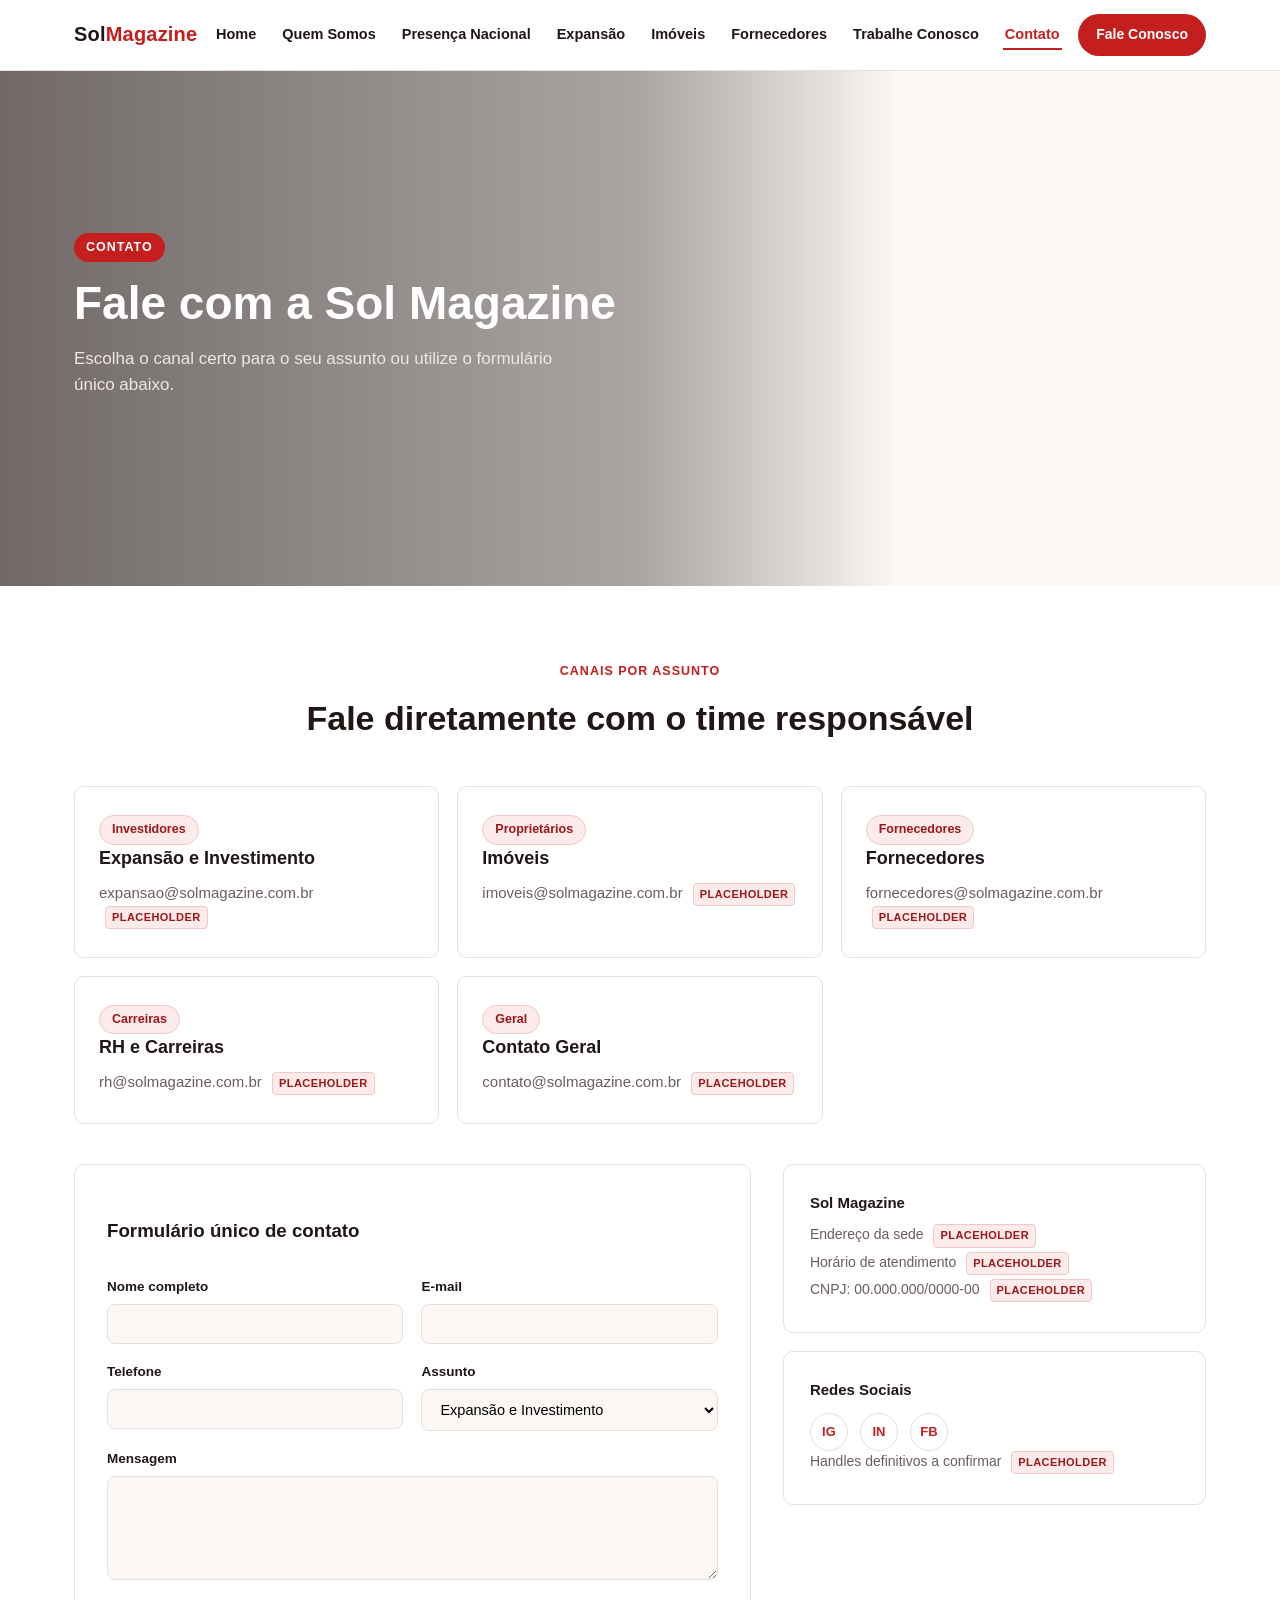
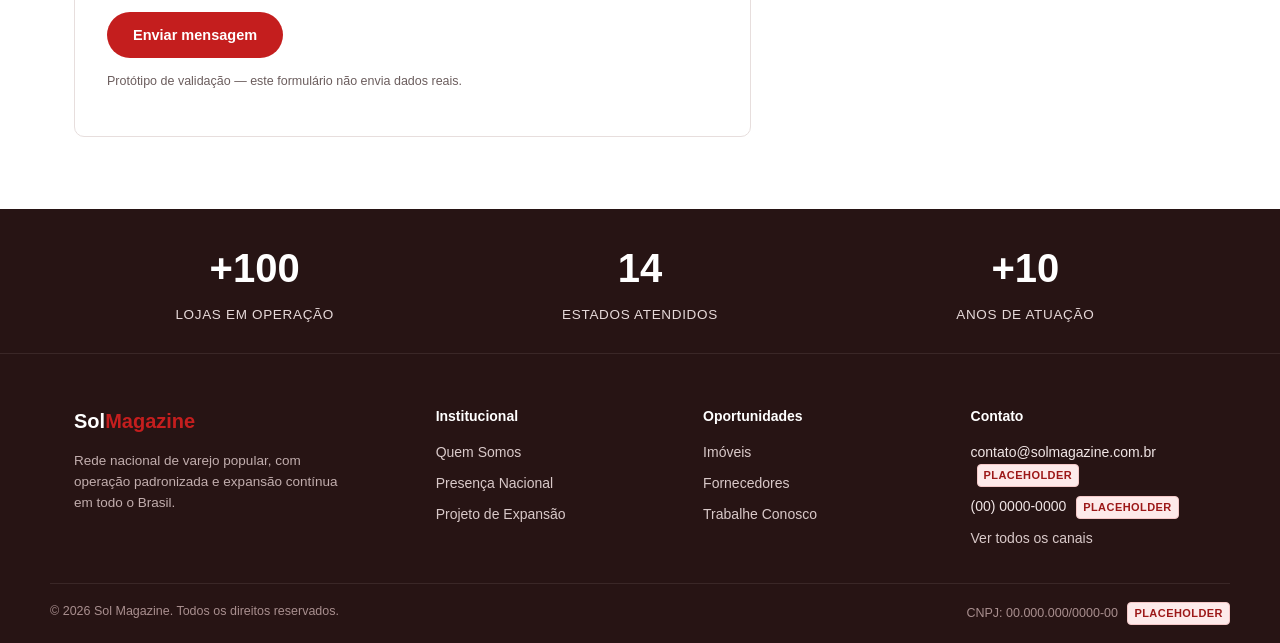
==== contato.html @ e7edcb89 "Cria protótipo HTML navegável do site institucional Sol Magazine 2026 Implementa as 8 páginas homolo" ====
<!DOCTYPE html>
<html lang="pt-BR">
<head>
<meta charset="UTF-8">
<meta name="viewport" content="width=device-width, initial-scale=1.0">
<title>Contato | Sol Magazine</title>
<link rel="stylesheet" href="styles.css">
</head>
<body>

  <header class="site-header">
    <div class="nav-wrap">
      <a href="index.html" class="logo">Sol<span>Magazine</span></a>
      <nav>
        <ul class="nav-links">
          <li><a href="index.html">Home</a></li>
          <li><a href="quem-somos.html">Quem Somos</a></li>
          <li><a href="presenca-nacional.html">Presença Nacional</a></li>
          <li><a href="expansao.html">Expansão</a></li>
          <li><a href="imoveis.html">Imóveis</a></li>
          <li><a href="fornecedores.html">Fornecedores</a></li>
          <li><a href="trabalhe-conosco.html">Trabalhe Conosco</a></li>
          <li><a href="contato.html">Contato</a></li>
        </ul>
      </nav>
      <a href="contato.html" class="nav-cta">Fale Conosco</a>
      <button class="menu-toggle" aria-label="Abrir menu">&#9776;</button>
    </div>
  </header>

  <main>
    <section class="hero hero-neutro" style="background-image:url('https://placehold.co/1600x900/3a2424/3a2424'); min-height:340px;">
      <div class="hero-content">
        <span class="eyebrow">Contato</span>
        <h1>Fale com a Sol Magazine</h1>
        <p>Escolha o canal certo para o seu assunto ou utilize o formulário único abaixo.</p>
      </div>
    </section>

    <section class="section-alt">
      <div class="container">
        <div class="section-head">
          <span class="section-eyebrow">Canais por Assunto</span>
          <h2>Fale diretamente com o time responsável</h2>
        </div>
        <div class="canais-grid">
          <div class="card">
            <span class="badge">Investidores</span>
            <h3 class="mt-32">Expansão e Investimento</h3>
            <p>expansao@solmagazine.com.br <span class="placeholder-tag">placeholder</span></p>
          </div>
          <div class="card">
            <span class="badge">Proprietários</span>
            <h3 class="mt-32">Imóveis</h3>
            <p>imoveis@solmagazine.com.br <span class="placeholder-tag">placeholder</span></p>
          </div>
          <div class="card">
            <span class="badge">Fornecedores</span>
            <h3 class="mt-32">Fornecedores</h3>
            <p>fornecedores@solmagazine.com.br <span class="placeholder-tag">placeholder</span></p>
          </div>
          <div class="card">
            <span class="badge">Carreiras</span>
            <h3 class="mt-32">RH e Carreiras</h3>
            <p>rh@solmagazine.com.br <span class="placeholder-tag">placeholder</span></p>
          </div>
          <div class="card">
            <span class="badge">Geral</span>
            <h3 class="mt-32">Contato Geral</h3>
            <p>contato@solmagazine.com.br <span class="placeholder-tag">placeholder</span></p>
          </div>
        </div>

        <div class="contato-layout">
          <div>
            <div class="form-card">
              <h3>Formulário único de contato</h3>
              <form data-prototype-form class="mt-32">
                <div class="form-grid">
                  <div class="form-field"><label>Nome completo</label><input type="text" required></div>
                  <div class="form-field"><label>E-mail</label><input type="email" required></div>
                  <div class="form-field"><label>Telefone</label><input type="tel"></div>
                  <div class="form-field"><label>Assunto</label>
                    <select>
                      <option>Expansão e Investimento</option>
                      <option>Imóveis</option>
                      <option>Fornecedores</option>
                      <option>RH e Carreiras</option>
                      <option>Contato Geral</option>
                    </select>
                  </div>
                  <div class="form-field full"><label>Mensagem</label><textarea rows="5" required></textarea></div>
                </div>
                <button type="submit" class="btn btn-primary mt-32">Enviar mensagem</button>
                <p class="form-note">Protótipo de validação — este formulário não envia dados reais.</p>
              </form>
              <div class="form-success">Mensagem enviada com sucesso. Em breve retornaremos o contato.</div>
            </div>
          </div>

          <aside>
            <div class="sidebar-card">
              <h4>Sol Magazine</h4>
              <p>Endereço da sede <span class="placeholder-tag">placeholder</span></p>
              <p>Horário de atendimento <span class="placeholder-tag">placeholder</span></p>
              <p>CNPJ: 00.000.000/0000-00 <span class="placeholder-tag">placeholder</span></p>
            </div>
            <div class="sidebar-card">
              <h4>Redes Sociais</h4>
              <div class="social-row">
                <a href="#" aria-label="Instagram">IG</a>
                <a href="#" aria-label="LinkedIn">IN</a>
                <a href="#" aria-label="Facebook">FB</a>
              </div>
              <p class="form-note mt-32">Handles definitivos a confirmar <span class="placeholder-tag">placeholder</span></p>
            </div>
          </aside>
        </div>
      </div>
    </section>
  </main>

  <footer class="site-footer">
    <div class="footer-credibility">
      <div class="container">
        <div class="stats-bar">
          <div class="stat"><div class="stat-num">+100</div><div class="stat-label">Lojas em operação</div></div>
          <div class="stat"><div class="stat-num">14</div><div class="stat-label">Estados atendidos</div></div>
          <div class="stat"><div class="stat-num">+10</div><div class="stat-label">Anos de atuação</div></div>
        </div>
      </div>
    </div>
    <div class="footer-main">
      <div class="container footer-grid">
        <div>
          <div class="footer-logo">Sol<span>Magazine</span></div>
          <p class="footer-desc">Rede nacional de varejo popular, com operação padronizada e expansão contínua em todo o Brasil.</p>
        </div>
        <div>
          <h4>Institucional</h4>
          <ul>
            <li><a href="quem-somos.html">Quem Somos</a></li>
            <li><a href="presenca-nacional.html">Presença Nacional</a></li>
            <li><a href="expansao.html">Projeto de Expansão</a></li>
          </ul>
        </div>
        <div>
          <h4>Oportunidades</h4>
          <ul>
            <li><a href="imoveis.html">Imóveis</a></li>
            <li><a href="fornecedores.html">Fornecedores</a></li>
            <li><a href="trabalhe-conosco.html">Trabalhe Conosco</a></li>
          </ul>
        </div>
        <div>
          <h4>Contato</h4>
          <ul>
            <li>contato@solmagazine.com.br <span class="placeholder-tag">placeholder</span></li>
            <li>(00) 0000-0000 <span class="placeholder-tag">placeholder</span></li>
            <li><a href="contato.html">Ver todos os canais</a></li>
          </ul>
        </div>
      </div>
    </div>
    <div class="container footer-bottom">
      <span>&copy; 2026 Sol Magazine. Todos os direitos reservados.</span>
      <span>CNPJ: 00.000.000/0000-00 <span class="placeholder-tag">placeholder</span></span>
    </div>
  </footer>
  <script src="script.js"></script>
</body>
</html>
---- styles.css ----
/* SOL MAGAZINE — Protótipo HTML navegável — Fase 2 */

:root {
  --vermelho: #c41e1e;
  --vermelho-escuro: #9c1818;
  --rodape: #271414;
  --texto: #211616;
  --texto-claro: #6b5d5d;
  --bg-claro: #faf7f5;
  --bg-section: #ffffff;
  --bg-escuro: #1c1212;
  --borda: #e7dedd;
  --radius: 10px;
  --maxw: 1180px;
}

* { box-sizing: border-box; }

html { scroll-behavior: smooth; }

body {
  margin: 0;
  font-family: "Segoe UI", Roboto, Arial, sans-serif;
  color: var(--texto);
  background: var(--bg-claro);
  line-height: 1.55;
}

img { max-width: 100%; display: block; }

a { color: inherit; text-decoration: none; }

.container {
  max-width: var(--maxw);
  margin: 0 auto;
  padding: 0 24px;
}

.placeholder-tag {
  display: inline-block;
  font-size: 11px;
  font-weight: 700;
  letter-spacing: .04em;
  text-transform: uppercase;
  color: var(--vermelho-escuro);
  background: #fdeaea;
  border: 1px solid #f3c7c7;
  border-radius: 4px;
  padding: 2px 6px;
  margin-left: 6px;
}

/* ===== HEADER ===== */
.site-header {
  position: sticky;
  top: 0;
  z-index: 1000;
  background: rgba(255,255,255,.97);
  border-bottom: 1px solid var(--borda);
  backdrop-filter: blur(6px);
}

.nav-wrap {
  display: flex;
  align-items: center;
  justify-content: space-between;
  padding: 14px 24px;
  max-width: var(--maxw);
  margin: 0 auto;
}

.logo {
  font-weight: 800;
  font-size: 20px;
  letter-spacing: .01em;
  color: var(--texto);
}
.logo span { color: var(--vermelho); }

.nav-links {
  display: flex;
  gap: 22px;
  list-style: none;
  margin: 0;
  padding: 0;
}

.nav-links a {
  font-size: 14.5px;
  font-weight: 600;
  color: var(--texto);
  padding: 6px 2px;
  border-bottom: 2px solid transparent;
  transition: border-color .15s, color .15s;
}
.nav-links a:hover,
.nav-links a.active {
  color: var(--vermelho);
  border-bottom-color: var(--vermelho);
}

.nav-cta {
  background: var(--vermelho);
  color: #fff;
  padding: 10px 18px;
  border-radius: 999px;
  font-weight: 700;
  font-size: 14px;
  white-space: nowrap;
}
.nav-cta:hover { background: var(--vermelho-escuro); }

.menu-toggle {
  display: none;
  background: none;
  border: none;
  font-size: 26px;
  cursor: pointer;
  color: var(--texto);
}

@media (max-width: 920px) {
  .menu-toggle { display: block; }
  .nav-links {
    position: absolute;
    top: 100%;
    left: 0;
    right: 0;
    background: #fff;
    flex-direction: column;
    gap: 0;
    border-bottom: 1px solid var(--borda);
    max-height: 0;
    overflow: hidden;
    transition: max-height .25s ease;
  }
  .nav-links.open { max-height: 480px; }
  .nav-links li { width: 100%; }
  .nav-links a { display: block; padding: 14px 24px; border-bottom: 1px solid var(--borda); border-radius: 0; }
  .nav-cta { display: none; }
}

/* ===== HERO ===== */
.hero {
  position: relative;
  min-height: 480px;
  display: flex;
  align-items: center;
  background-size: cover;
  background-position: center;
  overflow: hidden;
  isolation: isolate;
}

.hero::before {
  content: "";
  position: absolute;
  inset: 0;
  background: linear-gradient(90deg, rgba(28,18,18,.84) 0%, rgba(28,18,18,.55) 38%, rgba(28,18,18,0) 60%);
  z-index: 1;
}

.hero-content {
  position: relative;
  z-index: 2;
  max-width: 620px;
  padding: 90px 24px;
  margin: 0 auto;
  margin-left: max(24px, calc((100vw - var(--maxw)) / 2));
  color: #fff;
}

.hero.hero-neutro::before {
  background: linear-gradient(90deg, rgba(28,18,18,.62) 0%, rgba(28,18,18,.36) 50%, rgba(28,18,18,0) 70%);
}

.eyebrow {
  display: inline-block;
  text-transform: uppercase;
  letter-spacing: .08em;
  font-size: 12.5px;
  font-weight: 700;
  color: #fff;
  background: var(--vermelho);
  padding: 5px 12px;
  border-radius: 999px;
  margin-bottom: 16px;
}

.hero h1 {
  font-size: clamp(30px, 4vw, 46px);
  line-height: 1.12;
  margin: 0 0 16px;
}

.hero p {
  font-size: 17px;
  color: #efe6e6;
  margin: 0 0 26px;
  max-width: 520px;
}

.hero-actions { display: flex; gap: 14px; flex-wrap: wrap; }

/* ===== BUTTONS ===== */
.btn {
  display: inline-block;
  padding: 13px 24px;
  border-radius: 999px;
  font-weight: 700;
  font-size: 14.5px;
  border: 2px solid transparent;
  cursor: pointer;
  transition: transform .12s, background .15s, color .15s, border-color .15s;
}
.btn:hover { transform: translateY(-1px); }

.btn-primary { background: var(--vermelho); color: #fff; }
.btn-primary:hover { background: var(--vermelho-escuro); }

.btn-outline { background: transparent; color: #fff; border-color: #fff; }
.btn-outline:hover { background: #fff; color: var(--texto); }

.btn-secondary { background: transparent; color: var(--vermelho); border-color: var(--vermelho); }
.btn-secondary:hover { background: var(--vermelho); color: #fff; }

/* ===== SECTIONS ===== */
section { padding: 72px 0; }
.section-alt { background: #fff; }
.section-tinted { background: var(--bg-claro); }

.section-head { max-width: 680px; margin: 0 auto 42px; text-align: center; }
.section-head.left { margin: 0 0 36px; text-align: left; }

.section-eyebrow {
  display: inline-block;
  color: var(--vermelho);
  font-weight: 700;
  font-size: 12.5px;
  letter-spacing: .08em;
  text-transform: uppercase;
  margin-bottom: 10px;
}

.section-head h2 { font-size: clamp(26px, 3vw, 34px); margin: 0 0 14px; }
.section-head p { color: var(--texto-claro); font-size: 16px; margin: 0; }

/* ===== GRID / CARDS ===== */
.grid { display: grid; gap: 24px; }
.grid-2 { grid-template-columns: repeat(2, 1fr); }
.grid-3 { grid-template-columns: repeat(3, 1fr); }
.grid-4 { grid-template-columns: repeat(4, 1fr); }

@media (max-width: 920px) {
  .grid-2, .grid-3, .grid-4 { grid-template-columns: 1fr; }
}

.card {
  background: #fff;
  border: 1px solid var(--borda);
  border-radius: var(--radius);
  padding: 28px 24px;
}
.card.dark { background: var(--bg-escuro); color: #fff; border-color: #382828; }

.card-icon {
  width: 44px; height: 44px;
  border-radius: 10px;
  background: #fdeaea;
  color: var(--vermelho);
  display: flex; align-items: center; justify-content: center;
  font-weight: 800;
  margin-bottom: 16px;
}

.card h3 { margin: 0 0 8px; font-size: 18px; }
.card p { margin: 0; color: var(--texto-claro); font-size: 15px; }

/* ===== INDICADORES ===== */
.stats-bar {
  display: grid;
  grid-template-columns: repeat(3, 1fr);
  gap: 24px;
  background: var(--bg-escuro);
  color: #fff;
  border-radius: var(--radius);
  padding: 36px 24px;
}
.stats-bar.light { background: var(--bg-claro); color: var(--vermelho); border: 1px solid var(--borda); }
.stats-bar.light .stat-num { color: var(--vermelho); }
.stats-bar.light .stat-label { color: var(--texto-claro); }

.stat { text-align: center; }
.stat-num { font-size: clamp(28px, 4vw, 40px); font-weight: 800; color: #fff; }
.stat-label { font-size: 13.5px; text-transform: uppercase; letter-spacing: .05em; color: #e6d9d9; margin-top: 6px; }

@media (max-width: 700px) { .stats-bar { grid-template-columns: 1fr; } }

/* ===== BADGE ===== */
.badge {
  display: inline-block;
  background: #fdeaea;
  color: var(--vermelho-escuro);
  border: 1px solid #f3c7c7;
  border-radius: 999px;
  font-size: 12.5px;
  font-weight: 700;
  padding: 4px 12px;
}

/* ===== TIMELINE ===== */
.timeline { position: relative; margin: 0; padding: 0; list-style: none; }
.timeline::before {
  content: "";
  position: absolute;
  left: 18px; top: 0; bottom: 0;
  width: 2px; background: var(--borda);
}
.timeline-item { position: relative; padding: 0 0 32px 52px; }
.timeline-item::before {
  content: "";
  position: absolute;
  left: 10px; top: 2px;
  width: 18px; height: 18px;
  border-radius: 50%;
  background: var(--vermelho);
  border: 4px solid #fff;
  box-shadow: 0 0 0 2px var(--vermelho);
}
.timeline-year { font-weight: 800; color: var(--vermelho); display: block; margin-bottom: 4px; }

/* ===== STEPS ===== */
.steps { display: grid; gap: 20px; }
.step {
  display: flex; gap: 18px;
  background: #fff;
  border: 1px solid var(--borda);
  border-radius: var(--radius);
  padding: 22px;
}
.step-num {
  flex-shrink: 0;
  width: 38px; height: 38px;
  border-radius: 50%;
  background: var(--vermelho);
  color: #fff;
  font-weight: 800;
  display: flex; align-items: center; justify-content: center;
}
.step h3 { margin: 0 0 6px; font-size: 16.5px; }
.step p { margin: 0; color: var(--texto-claro); font-size: 14.5px; }

/* ===== GALLERY ===== */
.gallery { display: grid; grid-template-columns: repeat(4, 1fr); gap: 14px; }
.gallery-item {
  aspect-ratio: 4/3;
  background: linear-gradient(135deg, #e7dedd, #cdb9b8);
  border-radius: 8px;
  display: flex; align-items: center; justify-content: center;
  color: var(--texto-claro);
  font-size: 13px;
  text-align: center;
  padding: 8px;
}
@media (max-width: 920px) { .gallery { grid-template-columns: repeat(2, 1fr); } }

/* ===== MAP ===== */
.map-wrap {
  background: #fff;
  border: 1px solid var(--borda);
  border-radius: var(--radius);
  padding: 32px;
  text-align: center;
  color: var(--texto-claro);
}
.map-placeholder {
  height: 360px;
  border-radius: 8px;
  background: linear-gradient(135deg, #fdeaea, #f3d3d3);
  display: flex; align-items: center; justify-content: center;
  color: var(--vermelho-escuro);
  font-weight: 700;
  margin-bottom: 18px;
}

/* ===== TABLE ===== */
table.estados {
  width: 100%;
  border-collapse: collapse;
  background: #fff;
  border-radius: var(--radius);
  overflow: hidden;
  border: 1px solid var(--borda);
}
table.estados th, table.estados td {
  text-align: left;
  padding: 12px 16px;
  border-bottom: 1px solid var(--borda);
  font-size: 14.5px;
}
table.estados th {
  background: var(--bg-claro);
  text-transform: uppercase;
  font-size: 12px;
  letter-spacing: .04em;
  color: var(--texto-claro);
}
table.estados tr:last-child td { border-bottom: none; }
.table-scroll { overflow-x: auto; }

/* ===== FORM ===== */
.form-card {
  background: #fff;
  border: 1px solid var(--borda);
  border-radius: var(--radius);
  padding: 32px;
}
.form-grid { display: grid; grid-template-columns: 1fr 1fr; gap: 18px; }
@media (max-width: 700px) { .form-grid { grid-template-columns: 1fr; } }
.form-field { display: flex; flex-direction: column; gap: 6px; }
.form-field.full { grid-column: 1 / -1; }
.form-field label { font-size: 13.5px; font-weight: 700; }
.form-field input, .form-field select, .form-field textarea {
  border: 1px solid var(--borda);
  border-radius: 8px;
  padding: 11px 14px;
  font-size: 14.5px;
  font-family: inherit;
  background: var(--bg-claro);
}
.form-field input:focus, .form-field select:focus, .form-field textarea:focus {
  outline: 2px solid var(--vermelho);
  outline-offset: 1px;
  background: #fff;
}
.form-note { font-size: 12.5px; color: var(--texto-claro); margin-top: 14px; }
.form-success {
  display: none;
  background: #eafaf0;
  border: 1px solid #b9e6c9;
  color: #1d6b3c;
  padding: 14px 18px;
  border-radius: 8px;
  margin-top: 16px;
  font-size: 14.5px;
  font-weight: 600;
}
.form-success.show { display: block; }

/* ===== CTA PERFIL ===== */
.cta-perfil-grid { display: grid; grid-template-columns: repeat(4, 1fr); gap: 18px; }
@media (max-width: 920px) { .cta-perfil-grid { grid-template-columns: repeat(2, 1fr); } }
@media (max-width: 560px) { .cta-perfil-grid { grid-template-columns: 1fr; } }
.cta-perfil {
  background: var(--bg-escuro);
  color: #fff;
  border-radius: var(--radius);
  padding: 24px 20px;
  text-align: left;
}
.cta-perfil .badge { margin-bottom: 12px; }
.cta-perfil h4 { margin: 0 0 8px; font-size: 16px; }
.cta-perfil p { margin: 0 0 16px; font-size: 13.5px; color: #cdbcbc; }
.cta-perfil a.btn { padding: 9px 16px; font-size: 13px; }

/* ===== CTA FINAL FAIXA ===== */
.cta-final {
  background: var(--bg-escuro);
  color: #fff;
  text-align: center;
  border-radius: var(--radius);
  padding: 56px 32px;
}
.cta-final h2 { margin: 0 0 12px; font-size: clamp(24px,3vw,32px); }
.cta-final p { margin: 0 0 28px; color: #d8cccc; max-width: 560px; margin-left: auto; margin-right: auto; }
.cta-final-actions { display: flex; gap: 14px; justify-content: center; flex-wrap: wrap; }

/* ===== SIDEBAR (CONTATO) ===== */
.contato-layout { display: grid; grid-template-columns: 1.6fr 1fr; gap: 32px; }
@media (max-width: 920px) { .contato-layout { grid-template-columns: 1fr; } }
.sidebar-card {
  background: #fff;
  border: 1px solid var(--borda);
  border-radius: var(--radius);
  padding: 26px;
  margin-bottom: 18px;
}
.sidebar-card h4 { margin: 0 0 10px; font-size: 15px; }
.sidebar-card p { margin: 0 0 4px; font-size: 14px; color: var(--texto-claro); }
.social-row { display: flex; gap: 12px; margin-top: 12px; }
.social-row a {
  width: 38px; height: 38px;
  border-radius: 50%;
  border: 1px solid var(--borda);
  display: flex; align-items: center; justify-content: center;
  font-size: 13px; font-weight: 700;
  color: var(--vermelho);
}

.canais-grid { display: grid; grid-template-columns: repeat(3, 1fr); gap: 18px; margin-bottom: 40px; }
@media (max-width: 920px) { .canais-grid { grid-template-columns: 1fr 1fr; } }
@media (max-width: 600px) { .canais-grid { grid-template-columns: 1fr; } }

/* ===== FOOTER ===== */
.site-footer { background: var(--rodape); color: #f1e6e6; }
.footer-credibility {
  border-bottom: 1px solid #3a2727;
}
.footer-credibility .stats-bar {
  background: transparent;
  border-radius: 0;
  padding: 28px 0;
}
.footer-main { padding: 52px 0 24px; }
.footer-grid {
  display: grid;
  grid-template-columns: 1.4fr 1fr 1fr 1fr;
  gap: 32px;
}
@media (max-width: 920px) { .footer-grid { grid-template-columns: 1fr 1fr; } }
@media (max-width: 560px) { .footer-grid { grid-template-columns: 1fr; } }
.footer-grid h4 { font-size: 14px; margin: 0 0 14px; color: #fff; }
.footer-grid ul { list-style: none; margin: 0; padding: 0; }
.footer-grid li { margin-bottom: 9px; font-size: 14px; }
.footer-grid a { color: #d9c9c9; }
.footer-grid a:hover { color: #fff; }
.footer-logo { font-weight: 800; font-size: 20px; color: #fff; margin-bottom: 10px; }
.footer-logo span { color: var(--vermelho); }
.footer-desc { font-size: 13.5px; color: #c2aeae; max-width: 280px; }
.footer-bottom {
  border-top: 1px solid #3a2727;
  padding: 18px 0;
  font-size: 12.5px;
  color: #a98f8f;
  display: flex;
  justify-content: space-between;
  flex-wrap: wrap;
  gap: 8px;
}

/* ===== UTIL ===== */
.text-center { text-align: center; }
.mt-32 { margin-top: 32px; }
.fade-in { opacity: 0; transform: translateY(16px); transition: opacity .5s, transform .5s; }
.fade-in.visible { opacity: 1; transform: translateY(0); }

@media (max-width: 920px) {
  .grid-3, .grid-4 { grid-template-columns: 1fr; }
  .gallery { grid-template-columns: repeat(2,1fr); }
  .stats-bar { grid-template-columns: 1fr; }
  .footer-grid { grid-template-columns: 1fr 1fr; }
}
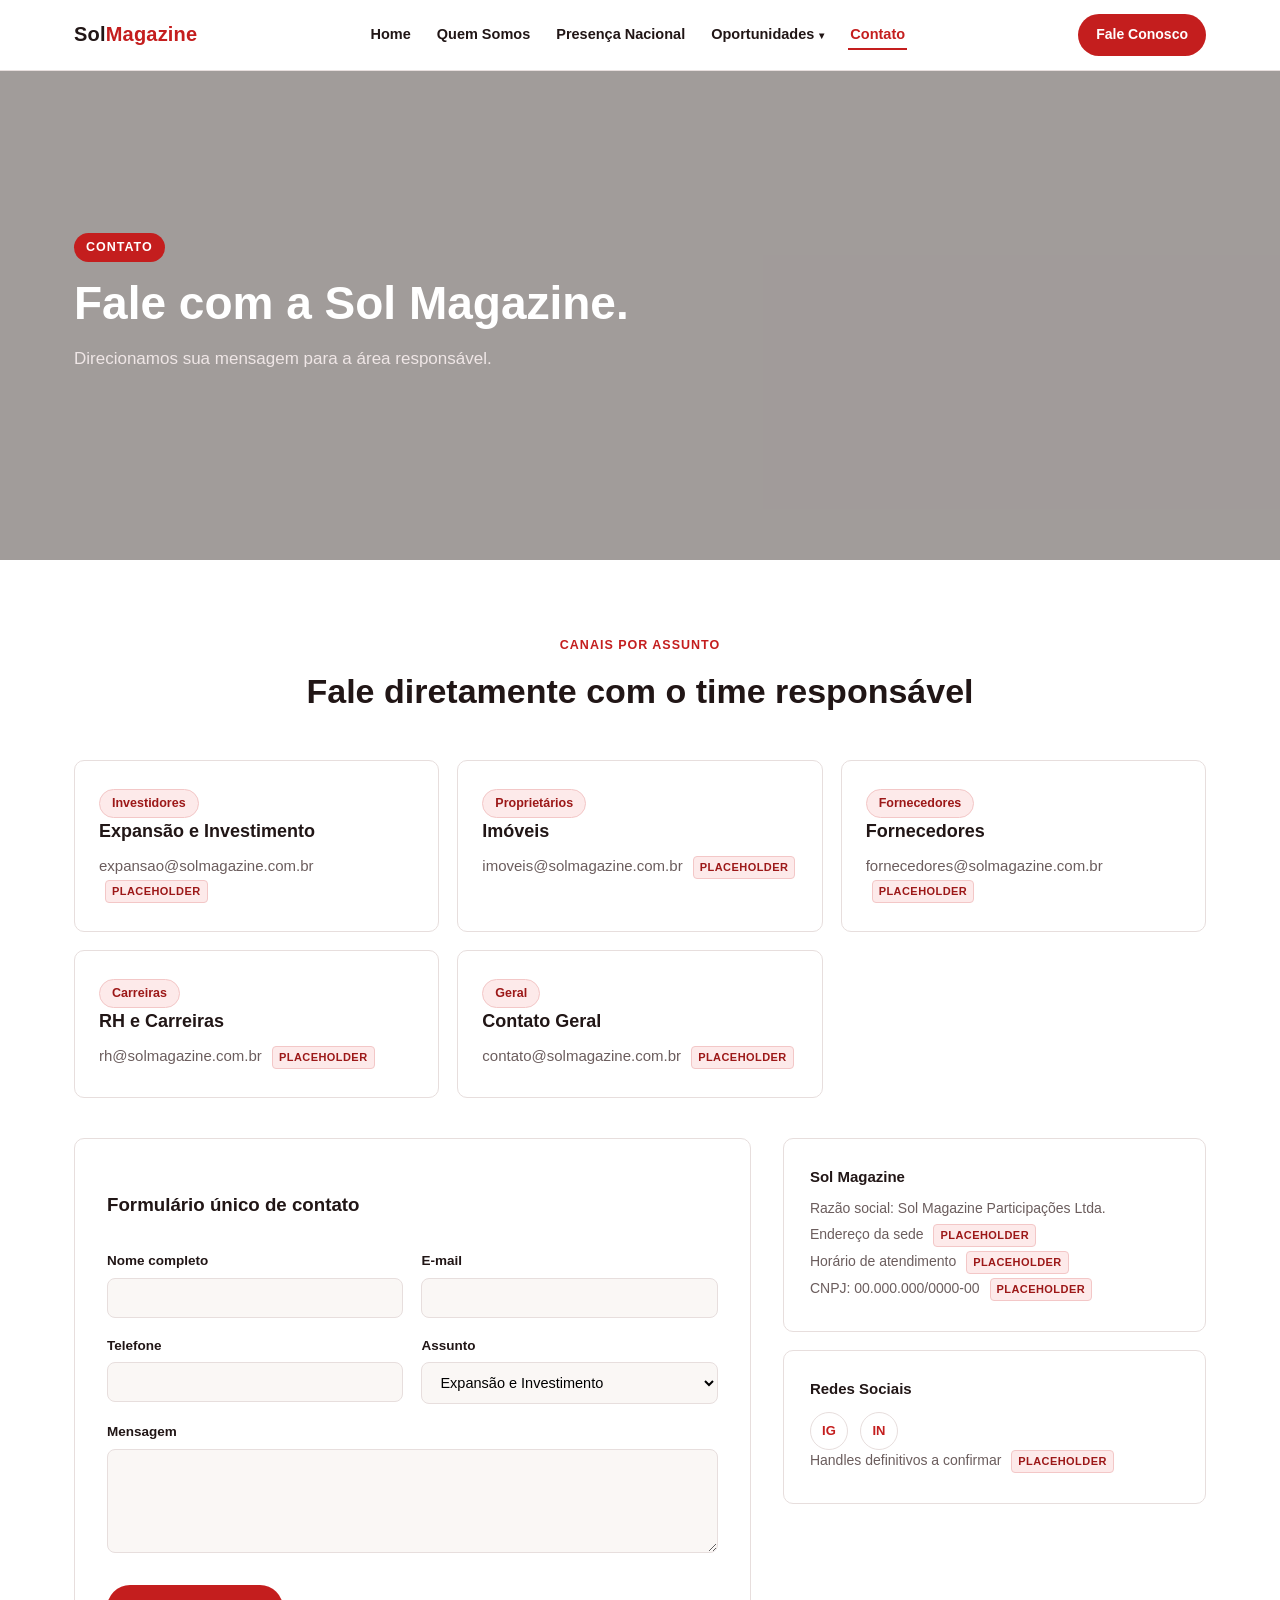
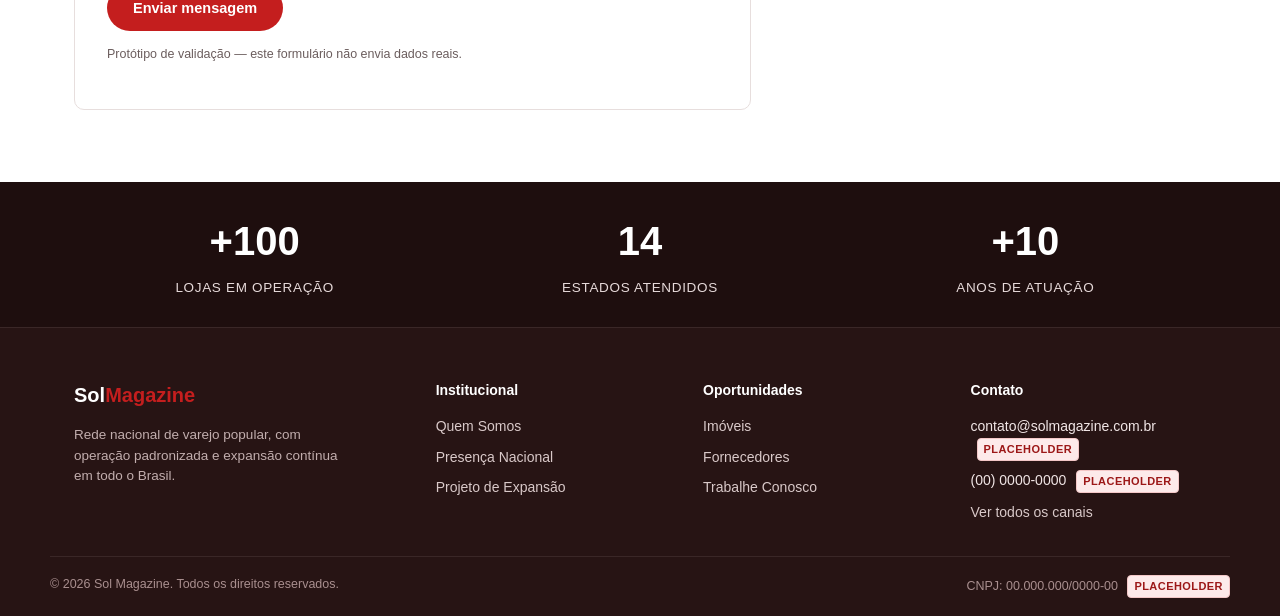
==== commit c7fb7ae1: "Implementa correções de aderência aos wireframes homologados (Etapa 3) Resolve as 15 divergências id" ====
--- a/contato.html
+++ b/contato.html
@@ -16,10 +16,15 @@
           <li><a href="index.html">Home</a></li>
           <li><a href="quem-somos.html">Quem Somos</a></li>
           <li><a href="presenca-nacional.html">Presença Nacional</a></li>
-          <li><a href="expansao.html">Expansão</a></li>
-          <li><a href="imoveis.html">Imóveis</a></li>
-          <li><a href="fornecedores.html">Fornecedores</a></li>
-          <li><a href="trabalhe-conosco.html">Trabalhe Conosco</a></li>
+          <li class="has-dropdown">
+            <a href="#" class="dropdown-toggle">Oportunidades</a>
+            <ul class="dropdown-menu">
+              <li><a href="expansao.html">Expansão</a></li>
+              <li><a href="imoveis.html">Imóveis</a></li>
+              <li><a href="fornecedores.html">Fornecedores</a></li>
+              <li><a href="trabalhe-conosco.html">Trabalhe Conosco</a></li>
+            </ul>
+          </li>
           <li><a href="contato.html">Contato</a></li>
         </ul>
       </nav>
@@ -32,8 +37,8 @@
     <section class="hero hero-neutro" style="background-image:url('https://placehold.co/1600x900/3a2424/3a2424'); min-height:340px;">
       <div class="hero-content">
         <span class="eyebrow">Contato</span>
-        <h1>Fale com a Sol Magazine</h1>
-        <p>Escolha o canal certo para o seu assunto ou utilize o formulário único abaixo.</p>
+        <h1>Fale com a Sol Magazine.</h1>
+        <p>Direcionamos sua mensagem para a área responsável.</p>
       </div>
     </section>
 
@@ -101,6 +106,7 @@
           <aside>
             <div class="sidebar-card">
               <h4>Sol Magazine</h4>
+              <p>Razão social: Sol Magazine Participações Ltda.</p>
               <p>Endereço da sede <span class="placeholder-tag">placeholder</span></p>
               <p>Horário de atendimento <span class="placeholder-tag">placeholder</span></p>
               <p>CNPJ: 00.000.000/0000-00 <span class="placeholder-tag">placeholder</span></p>
@@ -110,7 +116,6 @@
               <div class="social-row">
                 <a href="#" aria-label="Instagram">IG</a>
                 <a href="#" aria-label="LinkedIn">IN</a>
-                <a href="#" aria-label="Facebook">FB</a>
               </div>
               <p class="form-note mt-32">Handles definitivos a confirmar <span class="placeholder-tag">placeholder</span></p>
             </div>
--- a/styles.css
+++ b/styles.css
@@ -118,6 +118,44 @@
   cursor: pointer;
   color: var(--texto);
 }
+
+/* ===== DROPDOWN "OPORTUNIDADES" ===== */
+.has-dropdown { position: relative; }
+.dropdown-toggle::after { content: "\25BE"; font-size: 10px; margin-left: 5px; }
+.dropdown-menu {
+  position: absolute;
+  top: 100%;
+  left: 0;
+  min-width: 210px;
+  background: #fff;
+  border: 1px solid var(--borda);
+  border-radius: 8px;
+  box-shadow: 0 12px 28px rgba(0,0,0,.12);
+  list-style: none;
+  margin: 8px 0 0;
+  padding: 8px;
+  opacity: 0;
+  visibility: hidden;
+  transform: translateY(6px);
+  transition: opacity .15s, transform .15s, visibility .15s;
+  z-index: 1100;
+}
+.has-dropdown:hover .dropdown-menu,
+.has-dropdown:focus-within .dropdown-menu,
+.has-dropdown.open .dropdown-menu {
+  opacity: 1;
+  visibility: visible;
+  transform: translateY(0);
+}
+.dropdown-menu li { width: 100%; }
+.dropdown-menu a {
+  display: block;
+  padding: 9px 12px;
+  border-radius: 6px;
+  border-bottom: none;
+  font-size: 14px;
+}
+.dropdown-menu a:hover { background: var(--bg-claro); color: var(--vermelho); }
 
 @media (max-width: 920px) {
   .menu-toggle { display: block; }
@@ -134,10 +172,27 @@
     overflow: hidden;
     transition: max-height .25s ease;
   }
-  .nav-links.open { max-height: 480px; }
+  .nav-links.open { max-height: 560px; overflow-y: auto; }
   .nav-links li { width: 100%; }
   .nav-links a { display: block; padding: 14px 24px; border-bottom: 1px solid var(--borda); border-radius: 0; }
   .nav-cta { display: none; }
+
+  .has-dropdown { position: static; }
+  .dropdown-menu {
+    position: static;
+    opacity: 1;
+    visibility: visible;
+    transform: none;
+    box-shadow: none;
+    border: none;
+    max-height: 0;
+    overflow: hidden;
+    padding: 0;
+    margin: 0;
+    transition: max-height .25s ease;
+  }
+  .has-dropdown.open .dropdown-menu { max-height: 320px; }
+  .dropdown-menu a { padding: 12px 24px 12px 40px; border-bottom: 1px solid var(--borda); }
 }
 
 /* ===== HERO ===== */
@@ -156,7 +211,7 @@
   content: "";
   position: absolute;
   inset: 0;
-  background: linear-gradient(90deg, rgba(28,18,18,.84) 0%, rgba(28,18,18,.55) 38%, rgba(28,18,18,0) 60%);
+  background: rgba(28,18,18,.4);
   z-index: 1;
 }
 
@@ -171,7 +226,7 @@
 }
 
 .hero.hero-neutro::before {
-  background: linear-gradient(90deg, rgba(28,18,18,.62) 0%, rgba(28,18,18,.36) 50%, rgba(28,18,18,0) 70%);
+  background: rgba(28,18,18,.4);
 }
 
 .eyebrow {
@@ -504,6 +559,7 @@
 /* ===== FOOTER ===== */
 .site-footer { background: var(--rodape); color: #f1e6e6; }
 .footer-credibility {
+  background: #1e0e0e;
   border-bottom: 1px solid #3a2727;
 }
 .footer-credibility .stats-bar {
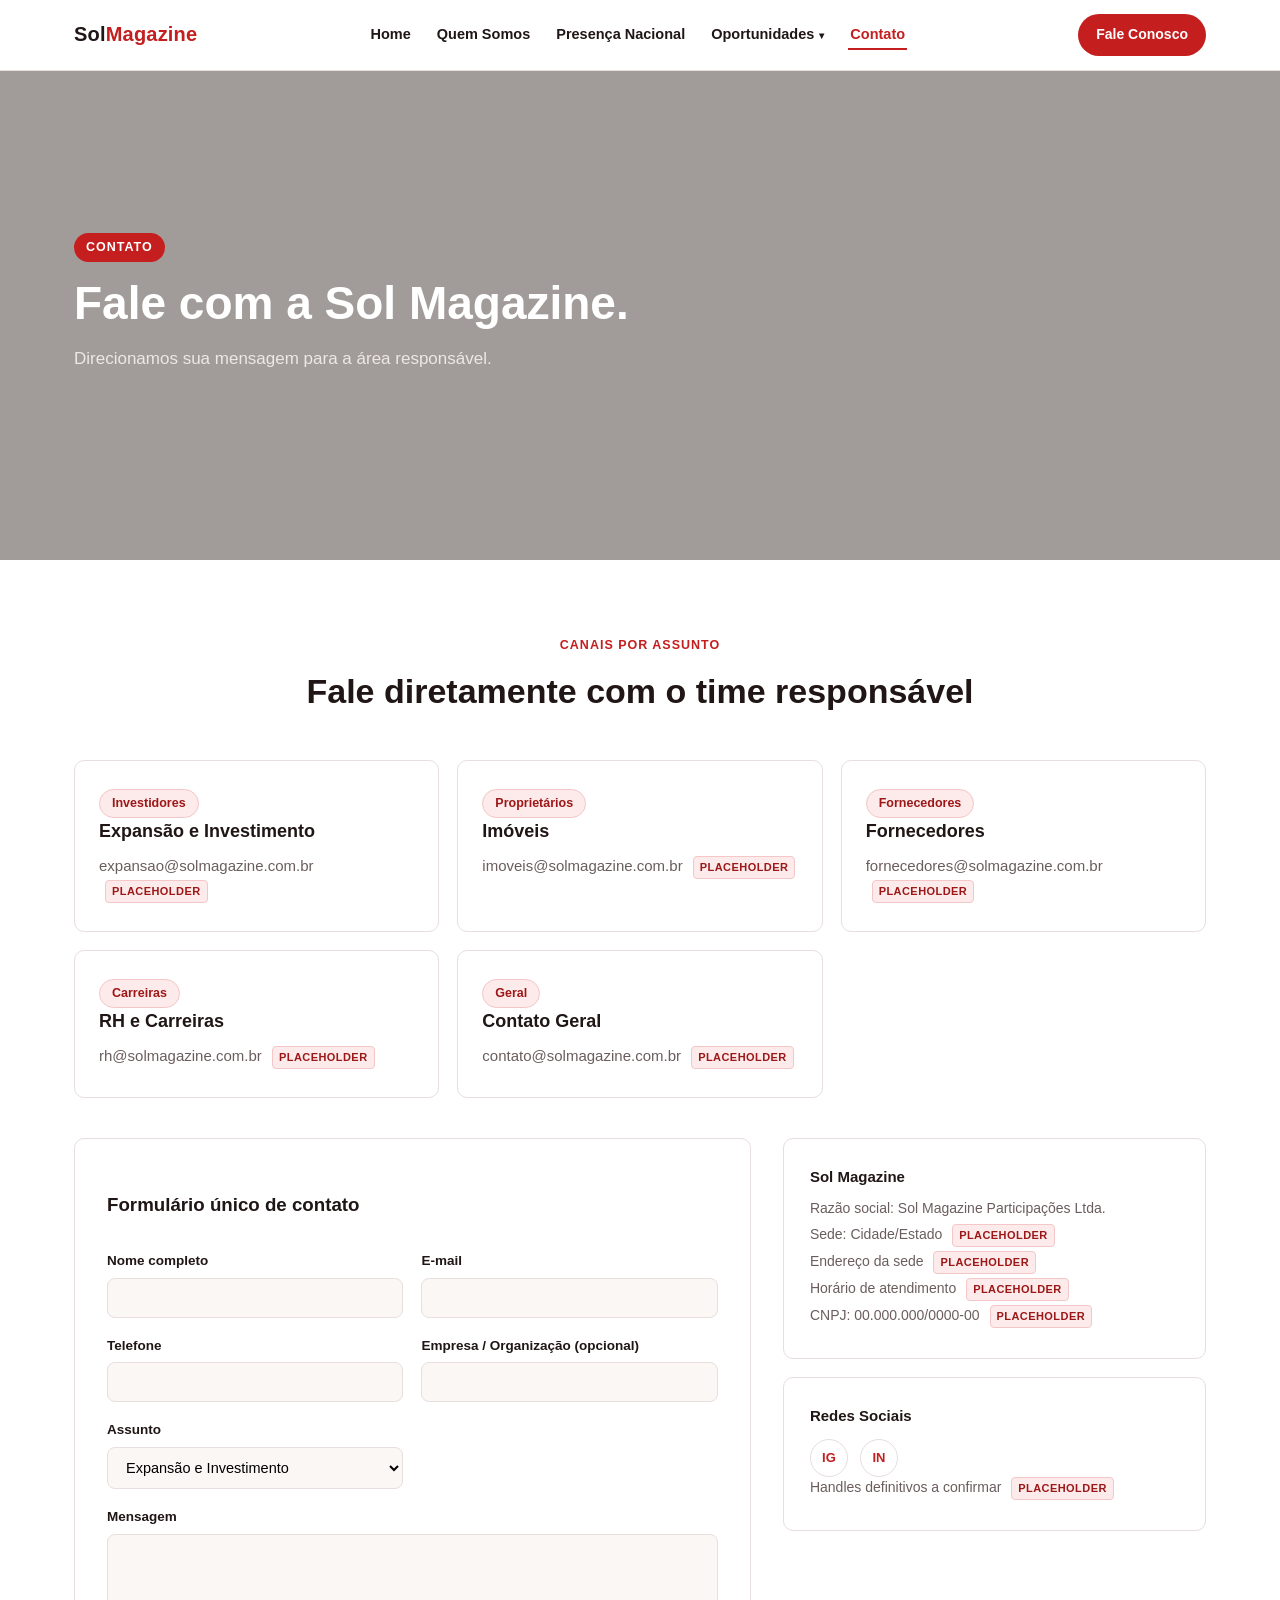
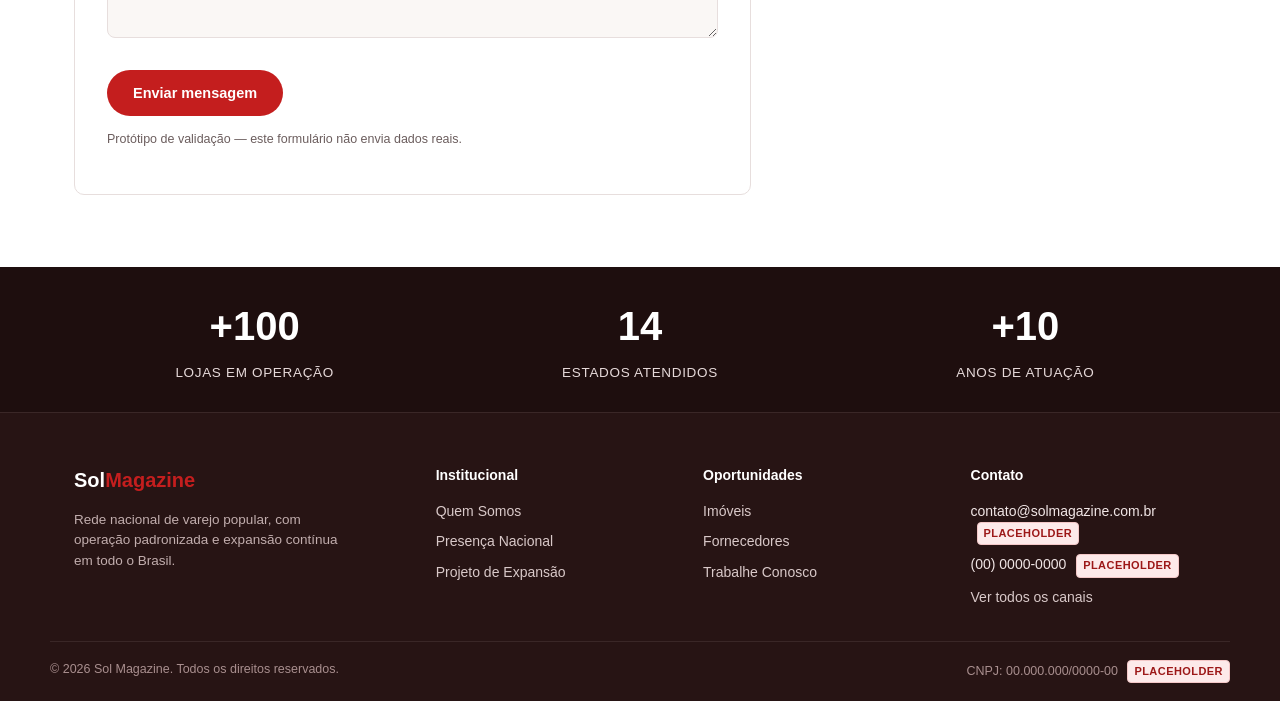
==== commit f357f46a: "Implementa Fase 3: 15 divergências objetivas dos wireframes homologados - Home: Operação Real, Prese" ====
--- a/contato.html
+++ b/contato.html
@@ -85,6 +85,7 @@
                   <div class="form-field"><label>Nome completo</label><input type="text" required></div>
                   <div class="form-field"><label>E-mail</label><input type="email" required></div>
                   <div class="form-field"><label>Telefone</label><input type="tel"></div>
+                  <div class="form-field"><label>Empresa / Organização (opcional)</label><input type="text"></div>
                   <div class="form-field"><label>Assunto</label>
                     <select>
                       <option>Expansão e Investimento</option>
@@ -107,6 +108,7 @@
             <div class="sidebar-card">
               <h4>Sol Magazine</h4>
               <p>Razão social: Sol Magazine Participações Ltda.</p>
+              <p>Sede: Cidade/Estado <span class="placeholder-tag">placeholder</span></p>
               <p>Endereço da sede <span class="placeholder-tag">placeholder</span></p>
               <p>Horário de atendimento <span class="placeholder-tag">placeholder</span></p>
               <p>CNPJ: 00.000.000/0000-00 <span class="placeholder-tag">placeholder</span></p>
--- a/styles.css
+++ b/styles.css
@@ -419,6 +419,22 @@
 }
 @media (max-width: 920px) { .gallery { grid-template-columns: repeat(2, 1fr); } }
 
+/* ===== CHECKLIST (PERFIL) ===== */
+.checklist-grid { display: grid; grid-template-columns: 1fr 1fr; gap: 24px; }
+@media (max-width: 920px) { .checklist-grid { grid-template-columns: 1fr; } }
+.checklist-list { list-style: none; margin: 0; padding: 0; display: flex; flex-direction: column; gap: 14px; }
+.checklist-item { display: flex; align-items: flex-start; gap: 10px; font-size: 15px; color: var(--texto); }
+.checklist-item .icon-check, .checklist-item .icon-cross {
+  flex-shrink: 0;
+  width: 22px; height: 22px;
+  border-radius: 50%;
+  font-size: 13px;
+  font-weight: 800;
+  display: flex; align-items: center; justify-content: center;
+}
+.checklist-item .icon-check { background: #eafaf0; color: #1d6b3c; }
+.checklist-item .icon-cross { background: #fdeaea; color: var(--vermelho-escuro); }
+
 /* ===== MAP ===== */
 .map-wrap {
   background: #fff;
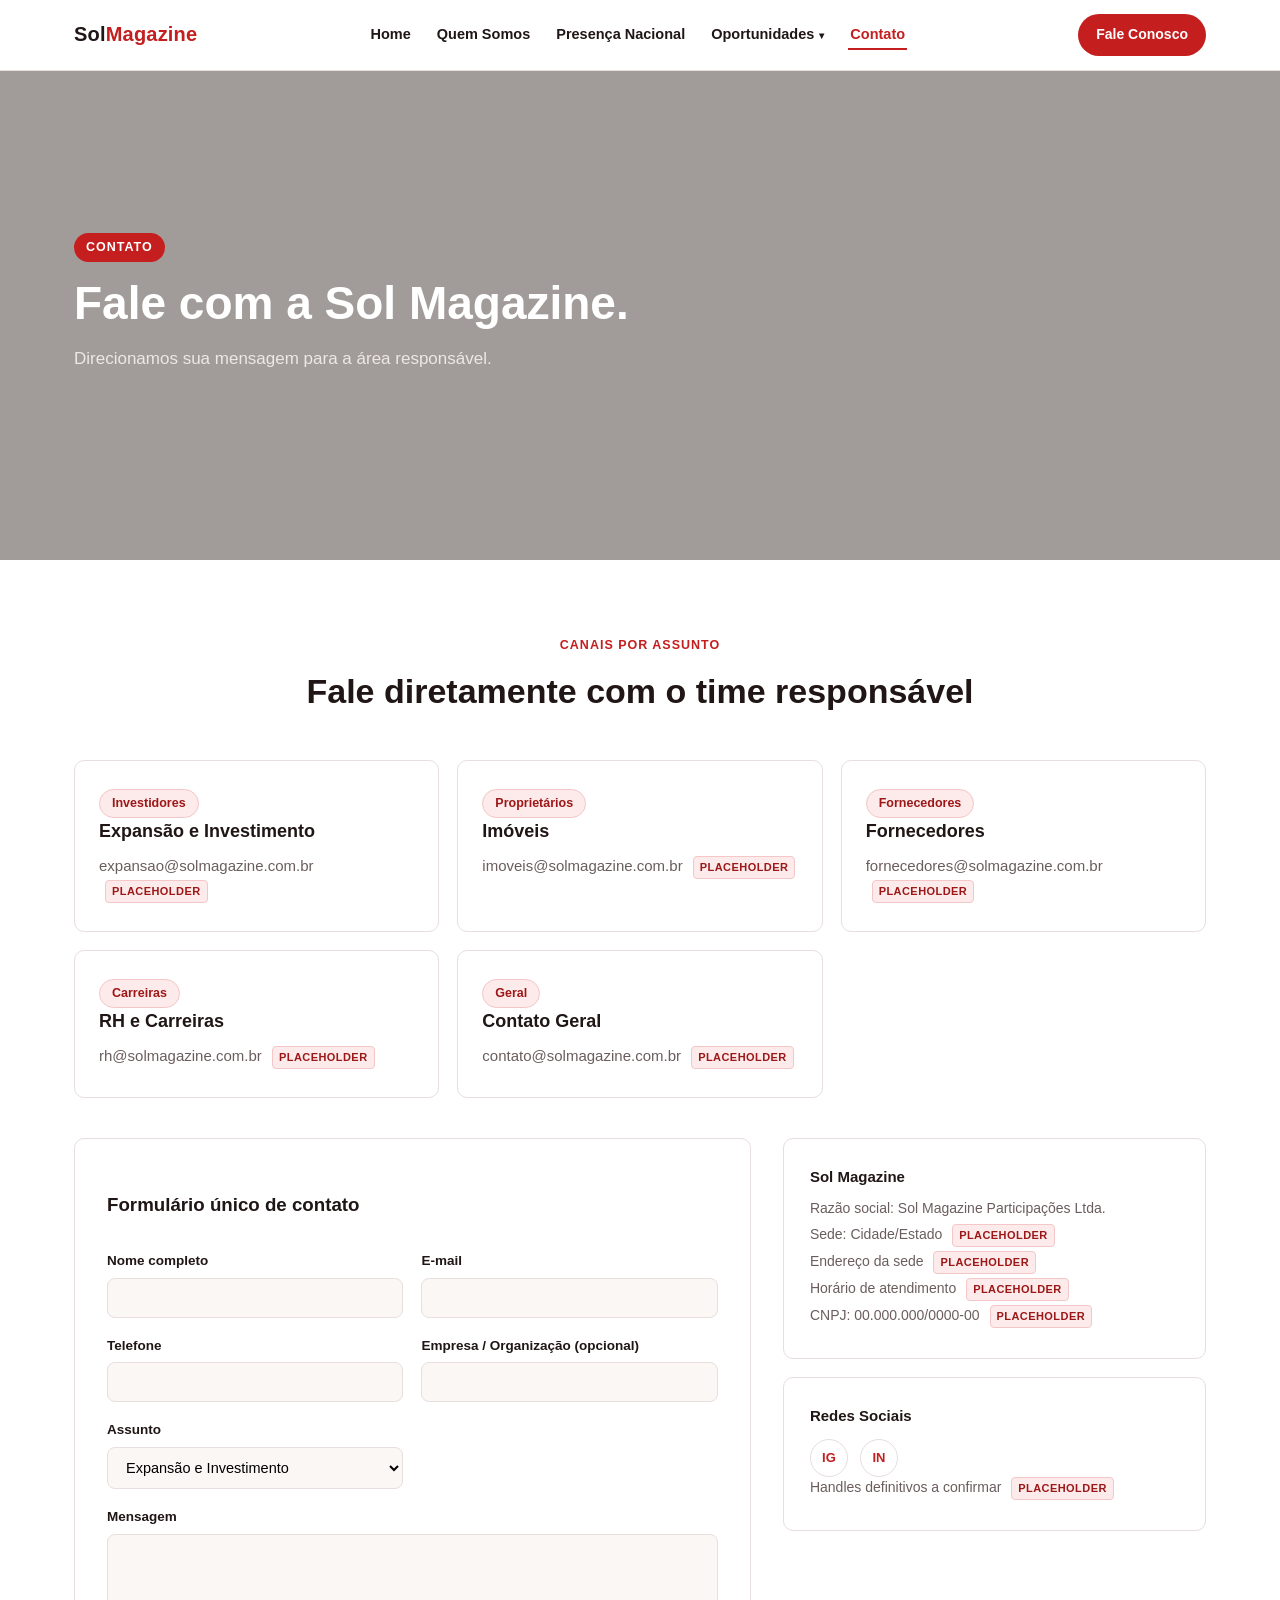
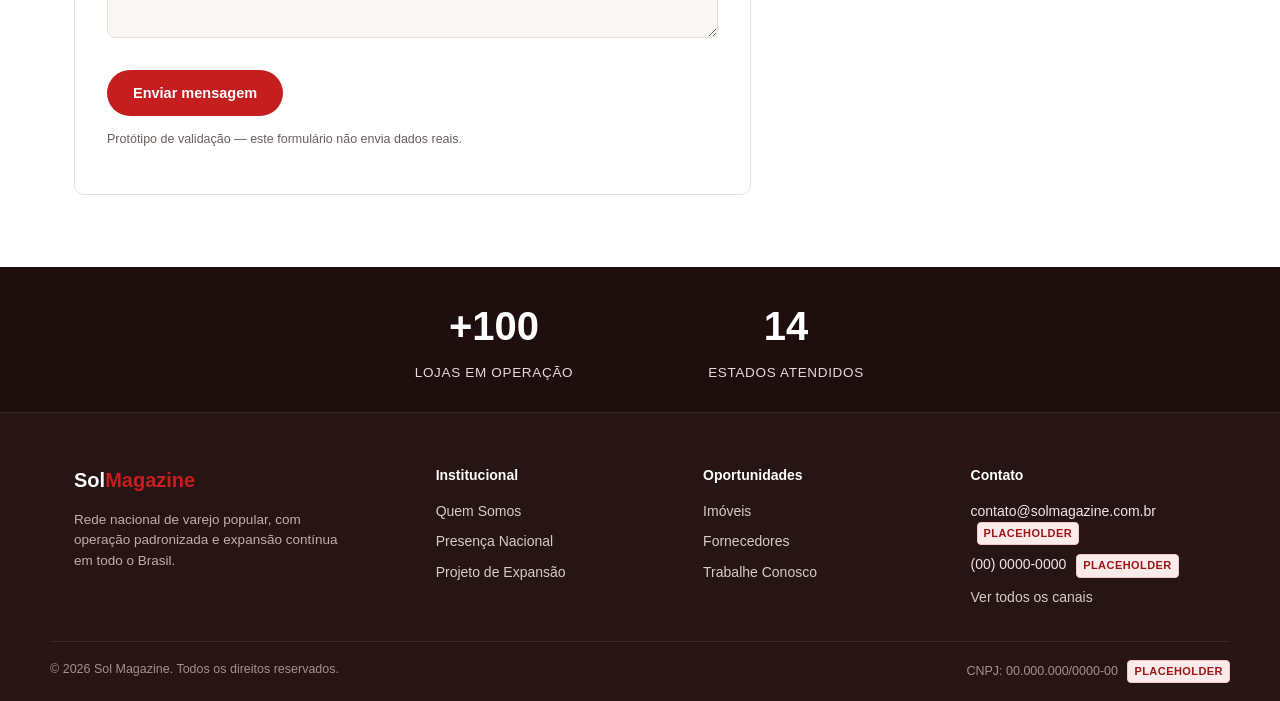
==== commit 62f2e2ed: "feat(site): finaliza página Quem Somos e atualiza footer global Co-Authored-By: Claude Sonnet 4.6 <n" ====
--- a/contato.html
+++ b/contato.html
@@ -133,7 +133,6 @@
         <div class="stats-bar">
           <div class="stat"><div class="stat-num">+100</div><div class="stat-label">Lojas em operação</div></div>
           <div class="stat"><div class="stat-num">14</div><div class="stat-label">Estados atendidos</div></div>
-          <div class="stat"><div class="stat-num">+10</div><div class="stat-label">Anos de atuação</div></div>
         </div>
       </div>
     </div>
--- a/styles.css
+++ b/styles.css
@@ -350,6 +350,7 @@
 .stat-label { font-size: 13.5px; text-transform: uppercase; letter-spacing: .05em; color: #e6d9d9; margin-top: 6px; }
 
 @media (max-width: 700px) { .stats-bar { grid-template-columns: 1fr; } }
+@media (max-width: 700px) { .footer-credibility .stats-bar { grid-template-columns: repeat(2, 1fr); } }
 
 /* ===== BADGE ===== */
 .badge {
@@ -582,6 +583,9 @@
   background: transparent;
   border-radius: 0;
   padding: 28px 0;
+  grid-template-columns: repeat(2, 1fr);
+  max-width: 560px;
+  margin: 0 auto;
 }
 .footer-main { padding: 52px 0 24px; }
 .footer-grid {
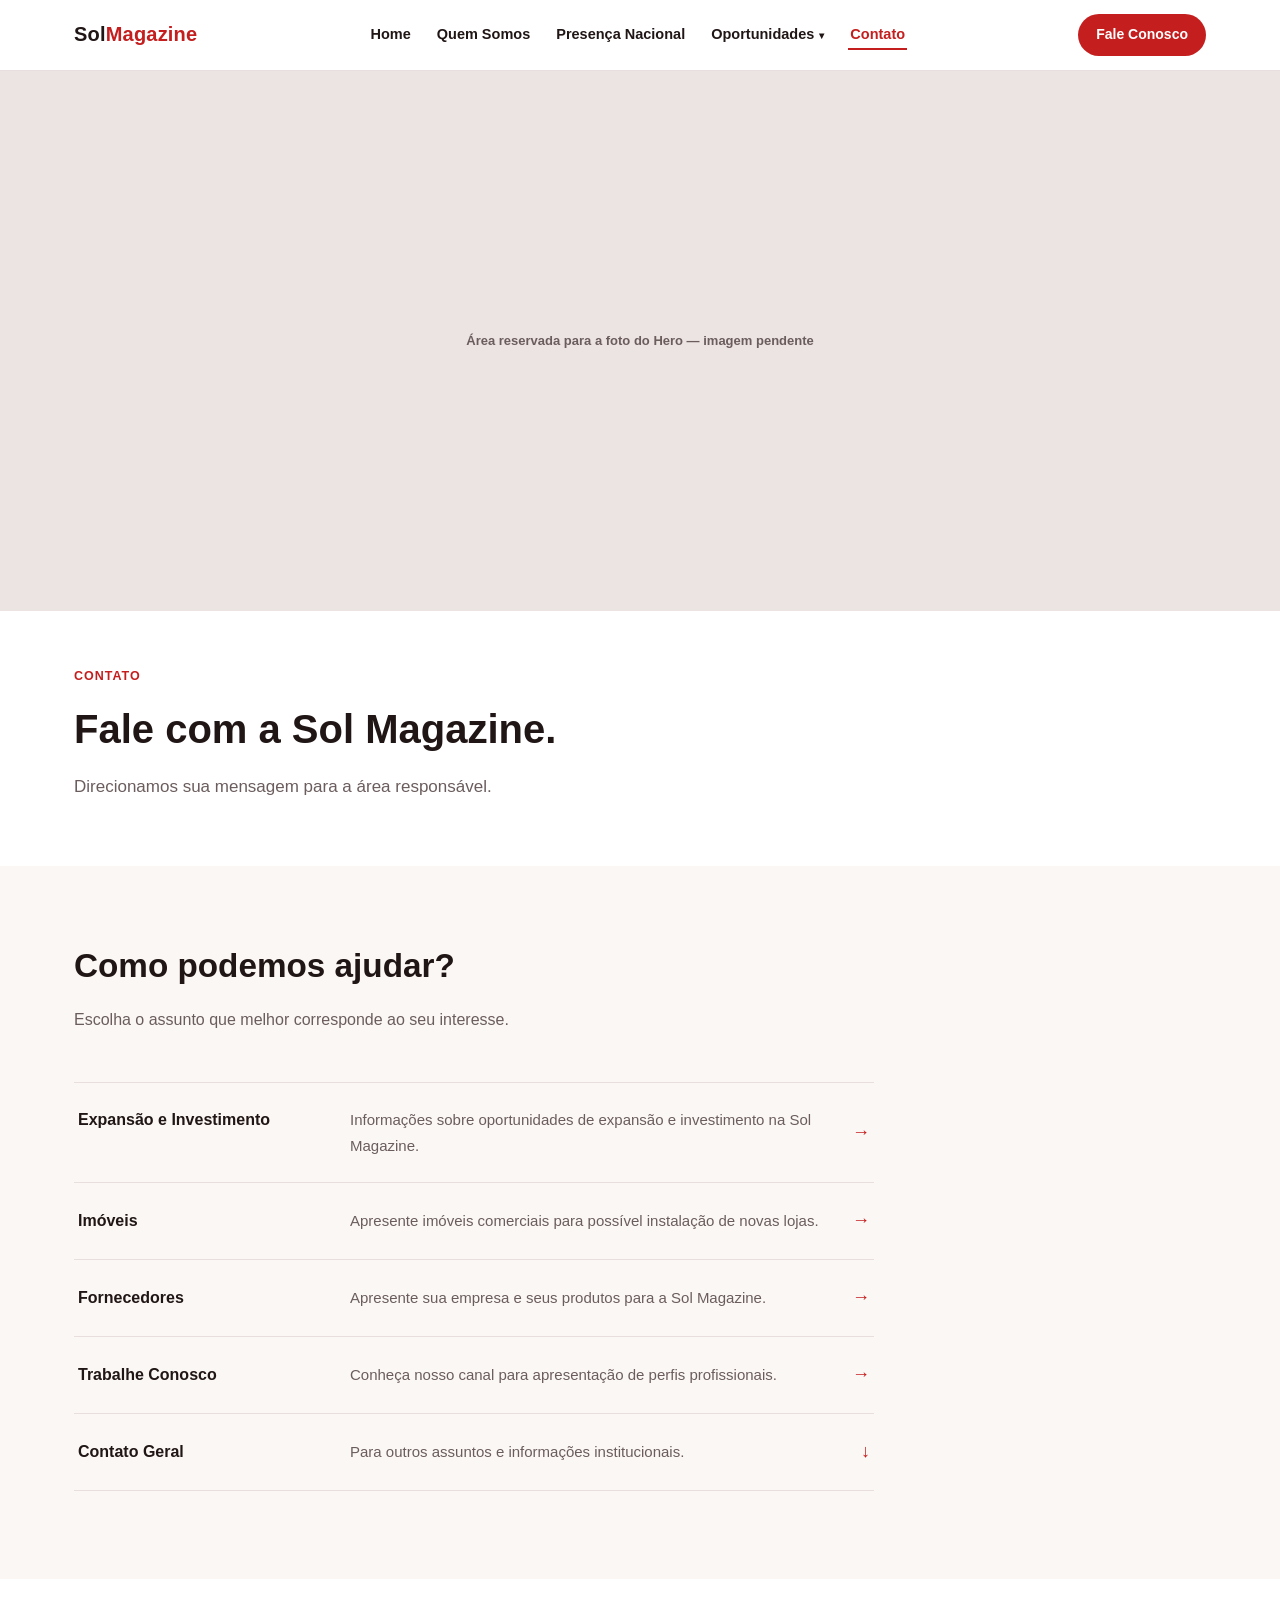
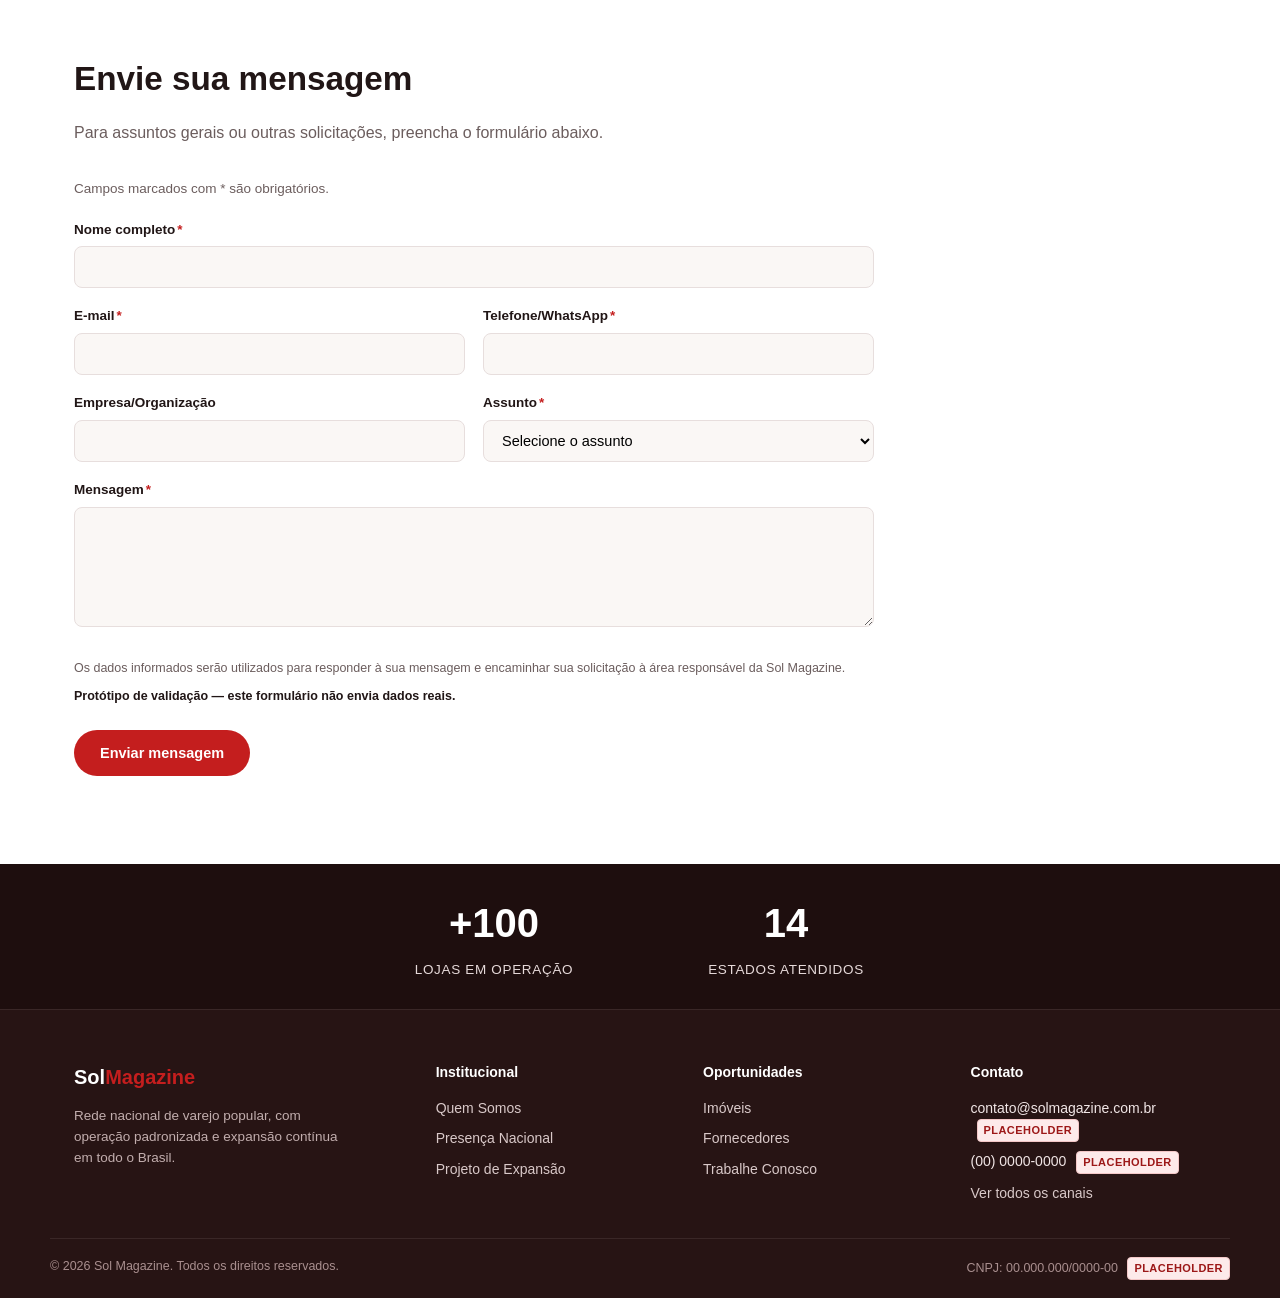
==== commit d15a0345: "feat(contato): finaliza pagina institucional Co-Authored-By: Claude Opus 5.5 <noreply@anthropic.com>" ====
--- a/contato.html
+++ b/contato.html
@@ -5,6 +5,223 @@
 <meta name="viewport" content="width=device-width, initial-scale=1.0">
 <title>Contato | Sol Magazine</title>
 <link rel="stylesheet" href="styles.css">
+<style>
+/* ===== CONTATO — CSS SCOPED ===== */
+
+/* ----- Hero: bloco fotográfico ----- */
+/* PENDENTE: fotografia real do Hero ainda não definida.
+   Ao receber os assets, aplicar background-image em cada faixa abaixo
+   (desktop / tablet / mobile), definir background-position conforme a foto
+   e remover a área neutra. */
+#hero-contato-foto {
+  width: 100%;
+  height: 540px;
+  background-color: #ece4e2;
+  background-size: cover;
+  background-repeat: no-repeat;
+  display: flex;
+  align-items: center;
+  justify-content: center;
+}
+/* Tablet: 481px–1024px */
+@media (min-width: 481px) and (max-width: 1024px) {
+  #hero-contato-foto { height: 440px; }
+}
+/* Mobile: até 480px */
+@media (max-width: 480px) {
+  #hero-contato-foto { height: 460px; }
+}
+.ct-foto-pendente {
+  margin: 0;
+  padding: 0 24px;
+  font-size: 13px;
+  font-weight: 600;
+  color: var(--texto-claro);
+  text-align: center;
+}
+
+/* ----- Hero: bloco editorial ----- */
+#hero-contato-editorial {
+  background: #fff;
+  padding: 56px 0 64px;
+}
+#hero-contato-editorial .ct-editorial-inner { max-width: 680px; }
+#hero-contato-editorial .section-eyebrow {
+  display: block;
+  margin-bottom: 20px;
+}
+#hero-contato-editorial h1 {
+  font-size: clamp(26px, 3.2vw, 40px);
+  line-height: 1.18;
+  color: var(--texto);
+  margin: 0 0 20px;
+}
+#hero-contato-editorial p {
+  font-size: 17px;
+  line-height: 1.7;
+  color: var(--texto-claro);
+  margin: 0;
+}
+@media (max-width: 768px) {
+  #hero-contato-editorial { padding: 40px 0 48px; }
+  #hero-contato-editorial h1 { font-size: clamp(22px, 5vw, 30px); }
+  #hero-contato-editorial p { font-size: 15px; }
+}
+
+/* ----- Seções (canais e formulário) ----- */
+#canais-contato,
+#formulario-contato { padding-top: 80px; padding-bottom: 88px; }
+#formulario-contato { scroll-margin-top: 64px; }
+/* Mesmo eixo esquerdo do Hero editorial em todas as larguras */
+.ct-wrap { max-width: 800px; }
+.ct-head { max-width: 680px; }
+.ct-h2 {
+  font-size: clamp(22px, 2.6vw, 34px);
+  line-height: 1.2;
+  color: var(--texto);
+  margin: 0 0 20px;
+}
+.ct-intro {
+  font-size: 16px;
+  line-height: 1.75;
+  color: var(--texto-claro);
+  margin: 0;
+}
+
+/* ----- Canais de contato: lista de direcionamento ----- */
+.ct-canais {
+  list-style: none;
+  margin: 48px 0 0;
+  padding: 0;
+  border-top: 1px solid var(--borda);
+}
+.ct-canal a {
+  display: flex;
+  align-items: center;
+  gap: 24px;
+  padding: 24px 4px;
+  border-bottom: 1px solid var(--borda);
+  transition: background .15s;
+}
+.ct-canal-corpo {
+  flex: 1;
+  min-width: 0;
+  display: grid;
+  grid-template-columns: minmax(0, 240px) minmax(0, 1fr);
+  column-gap: 32px;
+  align-items: baseline;
+}
+.ct-canal-titulo {
+  font-size: 16px;
+  font-weight: 700;
+  line-height: 1.35;
+  color: var(--texto);
+  margin: 0;
+  transition: color .15s;
+}
+.ct-canal-texto {
+  font-size: 15px;
+  line-height: 1.7;
+  color: var(--texto-claro);
+  margin: 0;
+}
+.ct-canal-seta {
+  flex-shrink: 0;
+  font-size: 18px;
+  font-weight: 700;
+  color: var(--vermelho);
+  transition: transform .15s;
+}
+.ct-canal a:hover .ct-canal-titulo { color: var(--vermelho); }
+.ct-canal a:hover .ct-canal-seta { transform: translateX(4px); }
+.ct-canal a:focus-visible {
+  outline: 2px solid var(--vermelho);
+  outline-offset: 2px;
+}
+
+/* ----- Formulário ----- */
+.ct-obrigatorios {
+  font-size: 13.5px;
+  color: var(--texto-claro);
+  margin: 32px 0 20px;
+}
+#formulario-contato .form-grid { grid-template-columns: repeat(2, minmax(0, 1fr)); }
+#formulario-contato .form-field { min-width: 0; }
+#formulario-contato .form-field input,
+#formulario-contato .form-field select,
+#formulario-contato .form-field textarea {
+  width: 100%;
+  min-width: 0;
+  min-height: 42px;
+}
+#formulario-contato .form-field textarea { min-height: 0; resize: vertical; }
+.ct-req { color: var(--vermelho); margin-left: 2px; }
+.ct-erro {
+  font-size: 12.5px;
+  font-weight: 600;
+  color: var(--vermelho-escuro);
+  margin: 0;
+}
+.ct-erro[hidden] { display: none; }
+
+/* Orientação contextual por assunto */
+.ct-orientacao {
+  grid-column: 1 / -1;
+  background: var(--bg-claro);
+  border-left: 3px solid var(--vermelho);
+  border-radius: 0 8px 8px 0;
+  padding: 14px 18px;
+  font-size: 14px;
+  line-height: 1.6;
+  color: var(--texto);
+}
+.ct-orientacao[hidden] { display: none; }
+.ct-orientacao p { margin: 0; }
+.ct-orientacao a {
+  font-weight: 700;
+  color: var(--vermelho);
+  text-decoration: underline;
+  text-underline-offset: 2px;
+}
+.ct-orientacao a:hover { color: var(--vermelho-escuro); }
+
+/* Envio */
+.ct-acoes { margin-top: 32px; }
+.ct-privacidade {
+  font-size: 12.5px;
+  color: var(--texto-claro);
+  margin: 0;
+}
+#formulario-contato .form-note {
+  font-weight: 600;
+  color: var(--texto);
+  margin: 8px 0 0;
+}
+.ct-acoes .btn { margin-top: 24px; }
+.form-success p { margin: 0; }
+
+/* Tablet: 769px–1024px */
+@media (min-width: 769px) and (max-width: 1024px) {
+  .ct-canal-corpo { grid-template-columns: minmax(0, 200px) minmax(0, 1fr); column-gap: 24px; }
+}
+/* Mobile: até 768px */
+@media (max-width: 768px) {
+  #canais-contato,
+  #formulario-contato { padding-top: 56px; padding-bottom: 64px; }
+  .ct-h2 { font-size: clamp(20px, 4.5vw, 28px); }
+  .ct-intro { font-size: 15px; }
+  .ct-canais { margin-top: 36px; }
+  .ct-canal a { padding: 20px 2px 22px; gap: 16px; }
+  .ct-canal-corpo { grid-template-columns: minmax(0, 1fr); row-gap: 6px; }
+  .ct-canal-texto { font-size: 14.5px; }
+  #formulario-contato .form-grid { grid-template-columns: minmax(0, 1fr); }
+  #formulario-contato .ct-acoes .btn { display: block; width: 100%; padding: 15px 24px; }
+}
+@media (max-width: 480px) {
+  #canais-contato,
+  #formulario-contato { padding-top: 48px; padding-bottom: 56px; }
+}
+</style>
 </head>
 <body>
 
@@ -34,94 +251,127 @@
   </header>
 
   <main>
-    <section class="hero hero-neutro" style="background-image:url('https://placehold.co/1600x900/3a2424/3a2424'); min-height:340px;">
-      <div class="hero-content">
-        <span class="eyebrow">Contato</span>
-        <h1>Fale com a Sol Magazine.</h1>
-        <p>Direcionamos sua mensagem para a área responsável.</p>
+    <!-- HERO: bloco fotográfico — área neutra provisória (fotografia real pendente) -->
+    <div id="hero-contato-foto" aria-hidden="true">
+      <p class="ct-foto-pendente">Área reservada para a foto do Hero — imagem pendente</p>
+    </div>
+
+    <!-- HERO: bloco editorial -->
+    <section id="hero-contato-editorial">
+      <div class="container">
+        <div class="ct-editorial-inner">
+          <span class="section-eyebrow">Contato</span>
+          <h1>Fale com a Sol Magazine.</h1>
+          <p>Direcionamos sua mensagem para a área responsável.</p>
+        </div>
       </div>
     </section>
 
-    <section class="section-alt">
+    <!-- CANAIS DE CONTATO -->
+    <section class="section-tinted" id="canais-contato">
       <div class="container">
-        <div class="section-head">
-          <span class="section-eyebrow">Canais por Assunto</span>
-          <h2>Fale diretamente com o time responsável</h2>
-        </div>
-        <div class="canais-grid">
-          <div class="card">
-            <span class="badge">Investidores</span>
-            <h3 class="mt-32">Expansão e Investimento</h3>
-            <p>expansao@solmagazine.com.br <span class="placeholder-tag">placeholder</span></p>
+        <div class="ct-wrap">
+          <div class="ct-head">
+            <h2 class="ct-h2">Como podemos ajudar?</h2>
+            <p class="ct-intro">Escolha o assunto que melhor corresponde ao seu interesse.</p>
           </div>
-          <div class="card">
-            <span class="badge">Proprietários</span>
-            <h3 class="mt-32">Imóveis</h3>
-            <p>imoveis@solmagazine.com.br <span class="placeholder-tag">placeholder</span></p>
+          <ul class="ct-canais">
+            <li class="ct-canal">
+              <a href="expansao.html">
+                <div class="ct-canal-corpo">
+                  <h3 class="ct-canal-titulo">Expansão e Investimento</h3>
+                  <p class="ct-canal-texto">Informações sobre oportunidades de expansão e investimento na Sol Magazine.</p>
+                </div>
+                <span class="ct-canal-seta" aria-hidden="true">&rarr;</span>
+              </a>
+            </li>
+            <li class="ct-canal">
+              <a href="imoveis.html">
+                <div class="ct-canal-corpo">
+                  <h3 class="ct-canal-titulo">Imóveis</h3>
+                  <p class="ct-canal-texto">Apresente imóveis comerciais para possível instalação de novas lojas.</p>
+                </div>
+                <span class="ct-canal-seta" aria-hidden="true">&rarr;</span>
+              </a>
+            </li>
+            <li class="ct-canal">
+              <a href="fornecedores.html">
+                <div class="ct-canal-corpo">
+                  <h3 class="ct-canal-titulo">Fornecedores</h3>
+                  <p class="ct-canal-texto">Apresente sua empresa e seus produtos para a Sol Magazine.</p>
+                </div>
+                <span class="ct-canal-seta" aria-hidden="true">&rarr;</span>
+              </a>
+            </li>
+            <li class="ct-canal">
+              <a href="trabalhe-conosco.html">
+                <div class="ct-canal-corpo">
+                  <h3 class="ct-canal-titulo">Trabalhe Conosco</h3>
+                  <p class="ct-canal-texto">Conheça nosso canal para apresentação de perfis profissionais.</p>
+                </div>
+                <span class="ct-canal-seta" aria-hidden="true">&rarr;</span>
+              </a>
+            </li>
+            <li class="ct-canal">
+              <a href="#formulario-contato">
+                <div class="ct-canal-corpo">
+                  <h3 class="ct-canal-titulo">Contato Geral</h3>
+                  <p class="ct-canal-texto">Para outros assuntos e informações institucionais.</p>
+                </div>
+                <span class="ct-canal-seta" aria-hidden="true">&darr;</span>
+              </a>
+            </li>
+          </ul>
+        </div>
+      </div>
+    </section>
+
+    <!-- FORMULÁRIO DE CONTATO -->
+    <section class="section-alt" id="formulario-contato">
+      <div class="container">
+        <div class="ct-wrap">
+          <div class="ct-head">
+            <h2 class="ct-h2">Envie sua mensagem</h2>
+            <p class="ct-intro">Para assuntos gerais ou outras solicitações, preencha o formulário abaixo.</p>
           </div>
-          <div class="card">
-            <span class="badge">Fornecedores</span>
-            <h3 class="mt-32">Fornecedores</h3>
-            <p>fornecedores@solmagazine.com.br <span class="placeholder-tag">placeholder</span></p>
-          </div>
-          <div class="card">
-            <span class="badge">Carreiras</span>
-            <h3 class="mt-32">RH e Carreiras</h3>
-            <p>rh@solmagazine.com.br <span class="placeholder-tag">placeholder</span></p>
-          </div>
-          <div class="card">
-            <span class="badge">Geral</span>
-            <h3 class="mt-32">Contato Geral</h3>
-            <p>contato@solmagazine.com.br <span class="placeholder-tag">placeholder</span></p>
-          </div>
-        </div>
-
-        <div class="contato-layout">
-          <div>
-            <div class="form-card">
-              <h3>Formulário único de contato</h3>
-              <form data-prototype-form class="mt-32">
-                <div class="form-grid">
-                  <div class="form-field"><label>Nome completo</label><input type="text" required></div>
-                  <div class="form-field"><label>E-mail</label><input type="email" required></div>
-                  <div class="form-field"><label>Telefone</label><input type="tel"></div>
-                  <div class="form-field"><label>Empresa / Organização (opcional)</label><input type="text"></div>
-                  <div class="form-field"><label>Assunto</label>
-                    <select>
-                      <option>Expansão e Investimento</option>
-                      <option>Imóveis</option>
-                      <option>Fornecedores</option>
-                      <option>RH e Carreiras</option>
-                      <option>Contato Geral</option>
-                    </select>
-                  </div>
-                  <div class="form-field full"><label>Mensagem</label><textarea rows="5" required></textarea></div>
-                </div>
-                <button type="submit" class="btn btn-primary mt-32">Enviar mensagem</button>
+          <div class="ct-form-corpo">
+            <form data-prototype-form id="ct-mensagem">
+              <p class="ct-obrigatorios">Campos marcados com * são obrigatórios.</p>
+              <div class="form-grid">
+                <div class="form-field full"><label for="ct-nome">Nome completo<span class="ct-req" aria-hidden="true">*</span></label><input id="ct-nome" name="nome_completo" type="text" autocomplete="name" required></div>
+                <div class="form-field"><label for="ct-email">E-mail<span class="ct-req" aria-hidden="true">*</span></label><input id="ct-email" name="email" type="email" autocomplete="email" required aria-describedby="ct-email-erro"><p class="ct-erro" id="ct-email-erro" hidden>Informe um e-mail válido.</p></div>
+                <div class="form-field"><label for="ct-telefone">Telefone/WhatsApp<span class="ct-req" aria-hidden="true">*</span></label><input id="ct-telefone" name="telefone_whatsapp" type="tel" inputmode="tel" autocomplete="tel-national" required aria-describedby="ct-telefone-erro"><p class="ct-erro" id="ct-telefone-erro" hidden>Informe um telefone válido com DDD.</p></div>
+                <div class="form-field"><label for="ct-empresa">Empresa/Organização</label><input id="ct-empresa" name="empresa_organizacao" type="text" autocomplete="organization"></div>
+                <div class="form-field"><label for="ct-assunto">Assunto<span class="ct-req" aria-hidden="true">*</span></label>
+                  <select id="ct-assunto" name="assunto" required aria-describedby="ct-orientacao">
+                    <option value="">Selecione o assunto</option>
+                    <option>Contato Geral</option>
+                    <option>Expansão e Investimento</option>
+                    <option>Imóveis</option>
+                    <option>Fornecedores</option>
+                    <option>Trabalhe Conosco</option>
+                  </select>
+                </div>
+                <div class="ct-orientacao" id="ct-orientacao" aria-live="polite" hidden>
+                  <p>Para este assunto, você também pode utilizar nossa página específica: <a id="ct-orientacao-link"></a>. Ou, se preferir, continue por este formulário.</p>
+                </div>
+                <div class="form-field full"><label for="ct-mensagem-texto">Mensagem<span class="ct-req" aria-hidden="true">*</span></label><textarea id="ct-mensagem-texto" name="mensagem" rows="6" required></textarea></div>
+              </div>
+
+              <div class="ct-acoes">
+                <p class="ct-privacidade">Os dados informados serão utilizados para responder à sua mensagem e encaminhar sua solicitação à área responsável da Sol Magazine.</p>
                 <p class="form-note">Protótipo de validação — este formulário não envia dados reais.</p>
-              </form>
-              <div class="form-success">Mensagem enviada com sucesso. Em breve retornaremos o contato.</div>
+                <button type="submit" class="btn btn-primary">Enviar mensagem</button>
+              </div>
+            </form>
+            <div role="status" aria-live="polite">
+              <div class="form-success">
+                <!-- Mensagem homologada para a futura integração real (não usar enquanto o envio for simulado):
+                     "Mensagem registrada neste formulário. Suas informações serão encaminhadas à equipe responsável." -->
+                <p>Simulação concluída. Nenhuma informação foi enviada.</p>
+              </div>
             </div>
           </div>
-
-          <aside>
-            <div class="sidebar-card">
-              <h4>Sol Magazine</h4>
-              <p>Razão social: Sol Magazine Participações Ltda.</p>
-              <p>Sede: Cidade/Estado <span class="placeholder-tag">placeholder</span></p>
-              <p>Endereço da sede <span class="placeholder-tag">placeholder</span></p>
-              <p>Horário de atendimento <span class="placeholder-tag">placeholder</span></p>
-              <p>CNPJ: 00.000.000/0000-00 <span class="placeholder-tag">placeholder</span></p>
-            </div>
-            <div class="sidebar-card">
-              <h4>Redes Sociais</h4>
-              <div class="social-row">
-                <a href="#" aria-label="Instagram">IG</a>
-                <a href="#" aria-label="LinkedIn">IN</a>
-              </div>
-              <p class="form-note mt-32">Handles definitivos a confirmar <span class="placeholder-tag">placeholder</span></p>
-            </div>
-          </aside>
         </div>
       </div>
     </section>
@@ -174,5 +424,98 @@
     </div>
   </footer>
   <script src="script.js"></script>
+  <script>
+  // Formulário de contato (protótipo): e-mail, telefone, orientação por assunto e mensagem de sucesso
+  (function () {
+    var form = document.getElementById('ct-mensagem');
+    if (!form) return;
+    var sucesso = form.parentElement.querySelector('.form-success');
+    var email = document.getElementById('ct-email');
+    var emailErro = document.getElementById('ct-email-erro');
+    var telefone = document.getElementById('ct-telefone');
+    var telefoneErro = document.getElementById('ct-telefone-erro');
+    var assunto = document.getElementById('ct-assunto');
+    var orientacao = document.getElementById('ct-orientacao');
+    var orientacaoLink = document.getElementById('ct-orientacao-link');
+
+    // E-mail: além da validação nativa, exige domínio com ponto (ex.: nome@empresa.com.br)
+    var FORMATO_EMAIL = /^[^\s@]+@[^\s@]+\.[^\s@]+$/;
+    function validarEmail() {
+      var invalido = email.value !== '' && !FORMATO_EMAIL.test(email.value);
+      email.setCustomValidity(invalido ? 'Informe um e-mail válido.' : '');
+      if (email.validity.valid || email.value === '') emailErro.hidden = true;
+    }
+    email.addEventListener('input', validarEmail);
+    email.addEventListener('blur', function () {
+      if (!email.validity.valid && email.value !== '') emailErro.hidden = false;
+    });
+    email.addEventListener('invalid', function () {
+      if (email.value !== '') emailErro.hidden = false;
+    });
+
+    // Telefone: máscara (00) 0000-0000 ou (00) 00000-0000 durante a digitação
+    function mascararTelefone(valor) {
+      var d = valor.replace(/\D/g, '').slice(0, 11);
+      if (d.length > 10) return d.replace(/^(\d{2})(\d{5})(\d{4})$/, '($1) $2-$3');
+      if (d.length > 6) return d.replace(/^(\d{2})(\d{4})(\d{0,4})$/, '($1) $2-$3');
+      if (d.length > 2) return d.replace(/^(\d{2})(\d{0,4})$/, '($1) $2');
+      if (d.length > 0) return d.replace(/^(\d{0,2})$/, '($1');
+      return '';
+    }
+    // Telefone completo: 10 (fixo) ou 11 (celular) dígitos, incluindo o DDD
+    function validarTelefone() {
+      var digitos = telefone.value.replace(/\D/g, '').length;
+      var invalido = digitos > 0 && (digitos < 10 || digitos > 11);
+      telefone.setCustomValidity(invalido ? 'Informe um telefone válido com DDD.' : '');
+      if (!invalido) telefoneErro.hidden = true;
+    }
+    telefone.addEventListener('input', function () {
+      var formatado = mascararTelefone(telefone.value);
+      if (formatado !== telefone.value) telefone.value = formatado;
+      validarTelefone();
+    });
+    telefone.addEventListener('blur', function () {
+      if (!telefone.validity.valid && telefone.value !== '') telefoneErro.hidden = false;
+    });
+    telefone.addEventListener('invalid', function () {
+      if (telefone.value !== '') telefoneErro.hidden = false;
+    });
+
+    // Assunto: indica a página específica, quando existir, sem impedir o envio por este formulário
+    var PAGINAS = {
+      'Expansão e Investimento': { href: 'expansao.html', texto: 'Projeto de Expansão' },
+      'Imóveis': { href: 'imoveis.html', texto: 'Imóveis' },
+      'Fornecedores': { href: 'fornecedores.html', texto: 'Fornecedores' },
+      'Trabalhe Conosco': { href: 'trabalhe-conosco.html', texto: 'Trabalhe Conosco' }
+    };
+    function atualizarOrientacao() {
+      var pagina = PAGINAS[assunto.value];
+      orientacao.hidden = !pagina;
+      if (pagina) {
+        orientacaoLink.href = pagina.href;
+        orientacaoLink.textContent = pagina.texto;
+      }
+    }
+    assunto.addEventListener('change', atualizarOrientacao);
+
+    // Novo preenchimento oculta a mensagem de um envio anterior
+    function ocultarSucesso() { if (sucesso) sucesso.classList.remove('show'); }
+    form.addEventListener('input', ocultarSucesso);
+    form.addEventListener('change', ocultarSucesso);
+
+    // Após o reset (feito pelo envio simulado em script.js), restaura o estado inicial
+    form.addEventListener('reset', function () {
+      setTimeout(function () {
+        validarEmail();
+        validarTelefone();
+        emailErro.hidden = true;
+        telefoneErro.hidden = true;
+        atualizarOrientacao();
+      }, 0);
+    });
+
+    atualizarOrientacao();
+  })();
+  </script>
 </body>
 </html>
